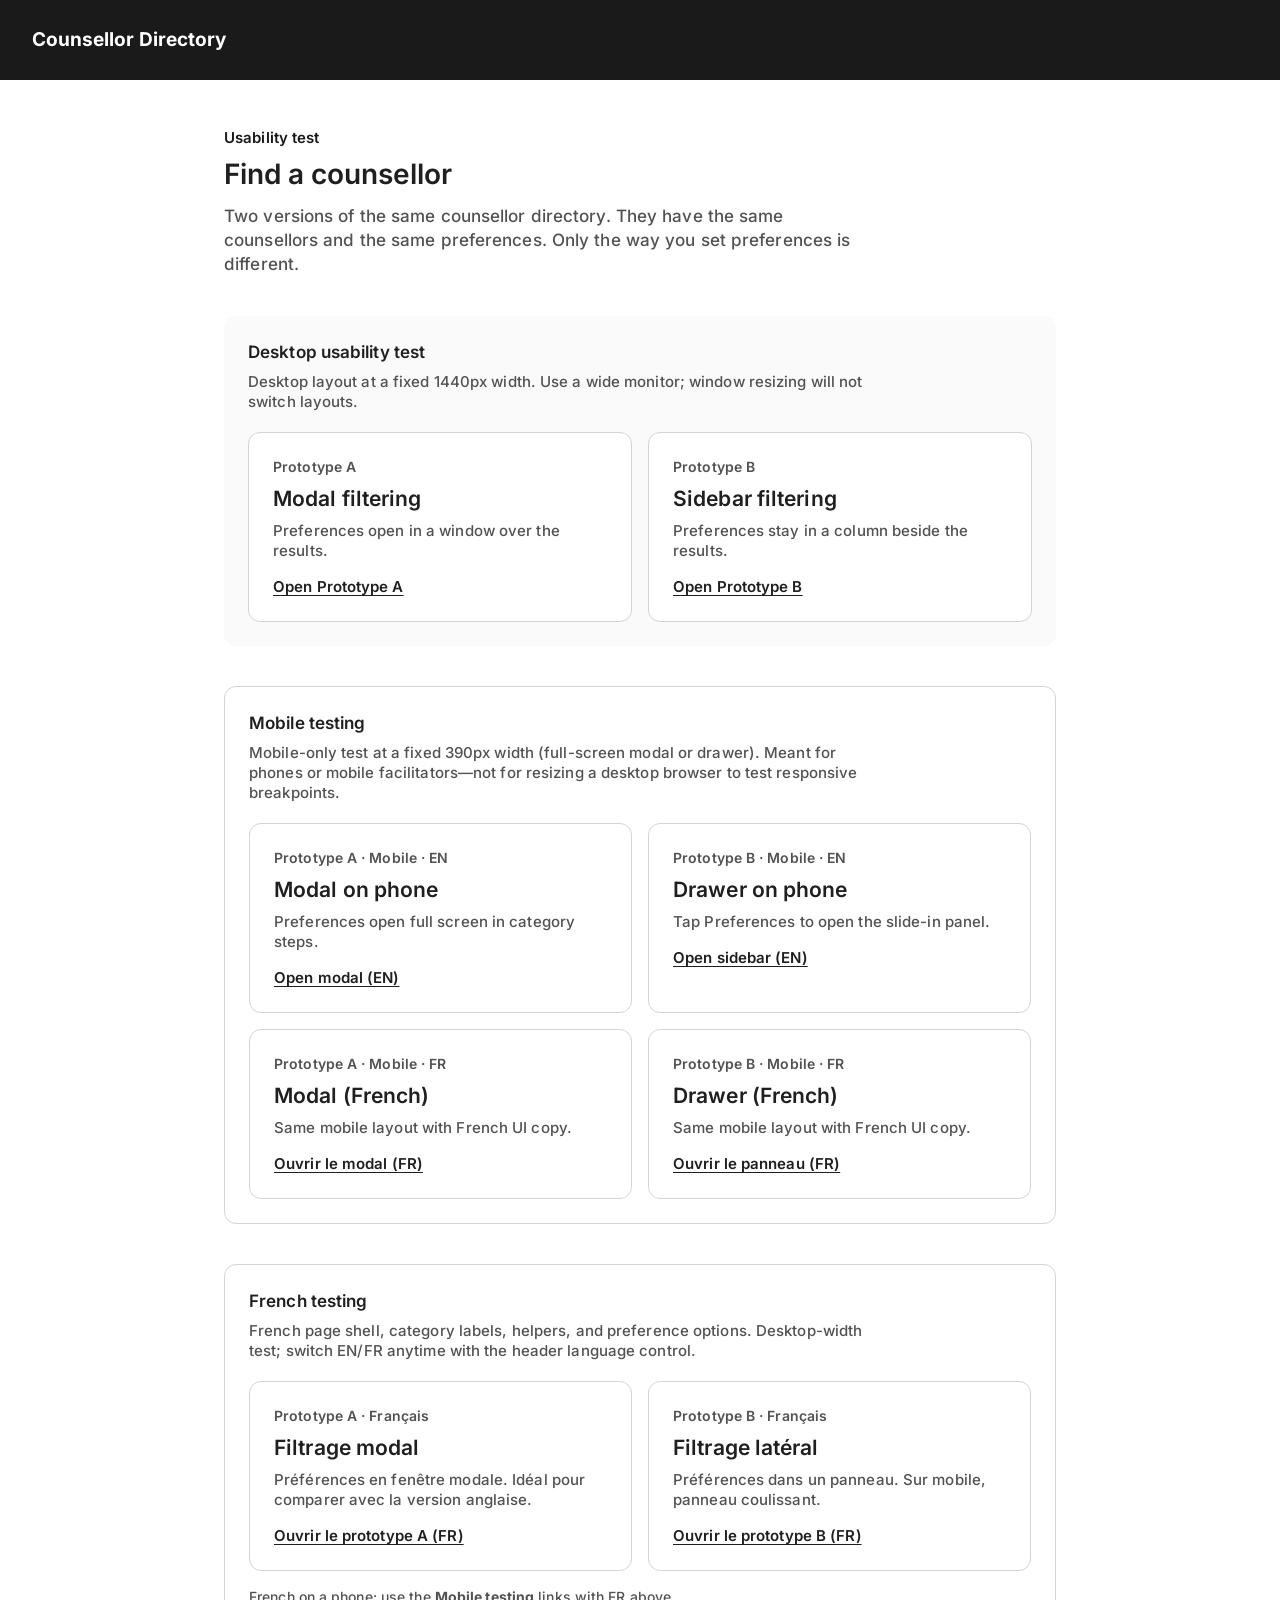
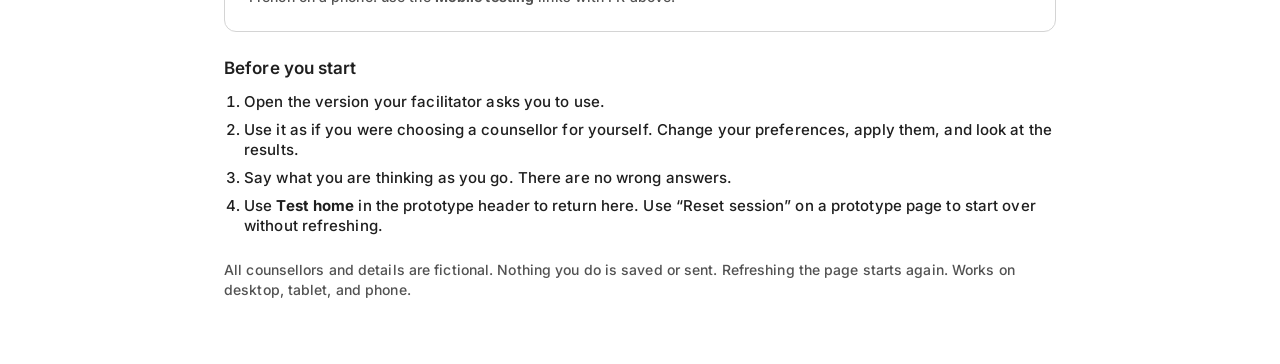
==== index.html @ 8b7c07ac "Publish usability-test prototypes for GitHub Pages. Includes desktop and fixed-viewport mobile entry" ====
<!DOCTYPE html>
<html lang="en">
<head>
<meta charset="utf-8">
<meta name="viewport" content="width=device-width, initial-scale=1, viewport-fit=cover">
<meta name="robots" content="noindex, nofollow">
<meta name="referrer" content="no-referrer">
<title>Counsellor Directory &middot; Usability test</title>
<meta name="description" content="Usability-test prototypes. Fictional data only. Not a real service.">
<link rel="icon" href="data:,">
<link rel="stylesheet" href="shared/styles.css">
<style>
  .landing { max-width: 880px; margin: 0 auto; padding: 48px max(24px, env(safe-area-inset-right)) calc(64px + env(safe-area-inset-bottom)) max(24px, env(safe-area-inset-left)); }
  .landing h1 { font-size: 28px; line-height: 36px; margin: 8px 0 12px; }
  .landing .lede { max-width: 640px; }
  .panel { margin-top: 40px; padding: 24px; background: var(--bg-alt); border-radius: var(--r-md); }
  .panel h2 { font-size: 17px; line-height: 24px; font-weight: 600; margin: 0 0 8px; }
  .panel__intro { color: var(--text-weaker); margin: 0 0 20px; max-width: 640px; }
  .options { display: grid; grid-template-columns: repeat(2, minmax(0, 1fr)); gap: 16px; }
  .options--mobile { grid-template-columns: repeat(2, minmax(0, 1fr)); }
  .option { display: flex; flex-direction: column; gap: 8px; padding: 24px; border: 1px solid var(--border-base); border-radius: var(--r-md); color: inherit; text-decoration: none; background: var(--bg-base); }
  .option:hover { background: var(--bg-alt); border-color: var(--border-active); }
  .option:focus-visible { outline: 2px solid var(--border-active); outline-offset: 2px; }
  .option__tag { color: var(--text-weaker); font-size: 14px; font-weight: 600; }
  .option__title { font-size: 21px; line-height: 28px; font-weight: 600; }
  .option__text { color: var(--text-weaker); }
  .option__cta { margin-top: 8px; font-weight: 600; text-decoration: underline; text-underline-offset: 3px; }
  .steps { margin-top: 24px; padding: 0; background: transparent; }
  .steps h2 { font-size: 17px; line-height: 24px; font-weight: 600; margin-bottom: 12px; }
  .steps ol { list-style: decimal; padding-left: 20px; display: flex; flex-direction: column; gap: 8px; }
  .note { margin-top: 24px; color: var(--text-weaker); font-size: 14px; }
  .panel--accent { border: 1px solid var(--border-base); background: var(--bg-base); }
  @media (max-width: 640px) {
    .landing { padding-top: 32px; }
    .options { grid-template-columns: minmax(0, 1fr); }
  }
</style>
</head>
<body>
<header class="nav" role="banner">
  <div class="nav__inner"><span class="nav__brand">Counsellor Directory</span></div>
</header>

<main class="landing">
  <p class="eyebrow">Usability test</p>
  <h1>Find a counsellor</h1>
  <p class="lede">Two versions of the same counsellor directory. They have the same counsellors and the same preferences. Only the way you set preferences is different.</p>

  <section class="panel" aria-labelledby="desktopTitle">
    <h2 id="desktopTitle">Desktop usability test</h2>
    <p class="panel__intro">Desktop layout at a fixed 1440px width. Use a wide monitor; window resizing will not switch layouts.</p>
    <div class="options">
      <a class="option" href="modal/?viewport=desktop&amp;from=desktop">
        <span class="option__tag">Prototype A</span>
        <span class="option__title">Modal filtering</span>
        <span class="option__text">Preferences open in a window over the results.</span>
        <span class="option__cta">Open Prototype A</span>
      </a>
      <a class="option" href="sidebar/?viewport=desktop&amp;from=desktop">
        <span class="option__tag">Prototype B</span>
        <span class="option__title">Sidebar filtering</span>
        <span class="option__text">Preferences stay in a column beside the results.</span>
        <span class="option__cta">Open Prototype B</span>
      </a>
    </div>
  </section>

  <section class="panel panel--accent" aria-labelledby="mobileTitle">
    <h2 id="mobileTitle">Mobile testing</h2>
    <p class="panel__intro">Mobile-only test at a fixed 390px width (full-screen modal or drawer). Meant for phones or mobile facilitators&mdash;not for resizing a desktop browser to test responsive breakpoints.</p>
    <div class="options options--mobile">
      <a class="option" href="modal/?viewport=mobile&amp;lang=en&amp;from=mobile">
        <span class="option__tag">Prototype A &middot; Mobile &middot; EN</span>
        <span class="option__title">Modal on phone</span>
        <span class="option__text">Preferences open full screen in category steps.</span>
        <span class="option__cta">Open modal (EN)</span>
      </a>
      <a class="option" href="sidebar/?viewport=mobile&amp;lang=en&amp;from=mobile">
        <span class="option__tag">Prototype B &middot; Mobile &middot; EN</span>
        <span class="option__title">Drawer on phone</span>
        <span class="option__text">Tap Preferences to open the slide-in panel.</span>
        <span class="option__cta">Open sidebar (EN)</span>
      </a>
      <a class="option" href="modal/?viewport=mobile&amp;lang=fr&amp;from=mobile">
        <span class="option__tag">Prototype A &middot; Mobile &middot; FR</span>
        <span class="option__title">Modal (French)</span>
        <span class="option__text">Same mobile layout with French UI copy.</span>
        <span class="option__cta">Ouvrir le modal (FR)</span>
      </a>
      <a class="option" href="sidebar/?viewport=mobile&amp;lang=fr&amp;from=mobile">
        <span class="option__tag">Prototype B &middot; Mobile &middot; FR</span>
        <span class="option__title">Drawer (French)</span>
        <span class="option__text">Same mobile layout with French UI copy.</span>
        <span class="option__cta">Ouvrir le panneau (FR)</span>
      </a>
    </div>
  </section>

  <section class="panel panel--accent" aria-labelledby="frenchTitle">
    <h2 id="frenchTitle">French testing</h2>
    <p class="panel__intro">French page shell, category labels, helpers, and preference options. Desktop-width test; switch EN/FR anytime with the header language control.</p>
    <div class="options">
      <a class="option" href="modal/?viewport=desktop&amp;lang=fr&amp;from=french">
        <span class="option__tag">Prototype A &middot; Fran&ccedil;ais</span>
        <span class="option__title">Filtrage modal</span>
        <span class="option__text">Pr&eacute;f&eacute;rences en fen&ecirc;tre modale. Id&eacute;al pour comparer avec la version anglaise.</span>
        <span class="option__cta">Ouvrir le prototype A (FR)</span>
      </a>
      <a class="option" href="sidebar/?viewport=desktop&amp;lang=fr&amp;from=french">
        <span class="option__tag">Prototype B &middot; Fran&ccedil;ais</span>
        <span class="option__title">Filtrage lat&eacute;ral</span>
        <span class="option__text">Pr&eacute;f&eacute;rences dans un panneau. Sur mobile, panneau coulissant.</span>
        <span class="option__cta">Ouvrir le prototype B (FR)</span>
      </a>
    </div>
    <p class="note" style="margin-top:16px">French on a phone: use the <strong>Mobile testing</strong> links with FR above.</p>
  </section>

  <section class="steps" aria-labelledby="stepsTitle">
    <h2 id="stepsTitle">Before you start</h2>
    <ol>
      <li>Open the version your facilitator asks you to use.</li>
      <li>Use it as if you were choosing a counsellor for yourself. Change your preferences, apply them, and look at the results.</li>
      <li>Say what you are thinking as you go. There are no wrong answers.</li>
      <li>Use <strong>Test home</strong> in the prototype header to return here. Use &ldquo;Reset session&rdquo; on a prototype page to start over without refreshing.</li>
    </ol>
  </section>

  <p class="note">All counsellors and details are fictional. Nothing you do is saved or sent. Refreshing the page starts again. Works on desktop, tablet, and phone.</p>
</main>
</body>
</html>
---- shared/styles.css ----
/* Counsellor Directory usability test - shared styles for both prototypes.
   Neutral black, white and gray palette. Red is used only for the required-language error.
   Font: Inter (SIL Open Font License 1.1, see fonts/OFL.txt). */
@font-face { font-family: Inter; src: url("fonts/inter-latin-400-normal.woff2") format("woff2"); font-weight: 400; font-display: swap; }
@font-face { font-family: Inter; src: url("fonts/inter-latin-500-normal.woff2") format("woff2"); font-weight: 500; font-display: swap; }
@font-face { font-family: Inter; src: url("fonts/inter-latin-600-normal.woff2") format("woff2"); font-weight: 600; font-display: swap; }
@font-face { font-family: Inter; src: url("fonts/inter-latin-700-normal.woff2") format("woff2"); font-weight: 700; font-display: swap; }

:root {
  --bg-base: #FFFFFF; --bg-alt: #FAFAFA; --bg-alt-2: #F2F2F2; --bg-neutral: #EBEBEB;
  --bg-primary: #1A1A1A; --bg-primary-weak: #EBEBEB; --bg-nav: #1A1A1A;
  --bg-info: #4D4D4D; --bg-critical-weak: #F6E7E7;
  --text-base: #1F1F1F; --text-weak: #3D3D3D; --text-weaker: #525252; --text-weakest: #6B6B6B;
  --text-on-primary: #FFFFFF; --text-primary: #1A1A1A; --text-accent: #1A1A1A; --text-critical: #B00020;
  --border-base: #D4D4D4; --border-weak: #E5E5E5; --border-active: #1A1A1A; --border-critical: #B00020;
  --icon-base: #8A8A8A; --state-primary-hover: #333333;
  --sp-xxs: 4px; --sp-xs: 8px; --sp-sm: 12px; --sp-base: 16px; --sp-lg: 20px; --sp-xl: 24px; --sp-2xl: 32px; --sp-3xl: 40px;
  --r-xs: 8px; --r-md: 12px; --r-pill: 999px;
  --el-modal: 0 20px 24px -2px rgba(0, 0, 0, .12), 0 4px 6px -2px rgba(0, 0, 0, .08);
  --scrim: rgba(0, 0, 0, .5);
  --ease: cubic-bezier(.2, .7, .3, 1);
}

*, *::before, *::after { box-sizing: border-box; }
html, body { margin: 0; }
body {
  min-height: 100dvh; background: var(--bg-base); color: var(--text-base);
  font-family: Inter, -apple-system, BlinkMacSystemFont, "Segoe UI", sans-serif;
  font-weight: 500; font-size: 15px; line-height: 20px; letter-spacing: .1px;
  -webkit-font-smoothing: antialiased;
}
body.is-modal-open { overflow: hidden; }
h1, h2, p, ul, ol { margin: 0; padding: 0; }
ul, ol { list-style: none; }
button { font: inherit; letter-spacing: inherit; color: inherit; background: none; border: 0; padding: 0; cursor: pointer; }
input { font: inherit; letter-spacing: inherit; color: inherit; }
:focus-visible { outline: 2px solid var(--border-active); outline-offset: 2px; border-radius: 4px; }
.ic { width: 20px; height: 20px; flex: none; }
.sr-only { position: absolute; width: 1px; height: 1px; overflow: hidden; clip: rect(0 0 0 0); white-space: nowrap; }
.skip-link { position: absolute; left: 8px; top: -48px; background: var(--bg-primary); color: #fff; padding: 8px 12px; border-radius: 8px; z-index: 100; }
.skip-link:focus { top: 8px; }

/* Nav */
.nav { background: var(--bg-nav); color: #fff; height: 80px; }
.nav__inner { height: 100%; display: flex; align-items: center; gap: 32px; padding: 0 32px; max-width: 1440px; margin: 0 auto; }
.nav__brand { color: #fff; font-size: 19px; line-height: 24px; font-weight: 700; letter-spacing: 0; white-space: nowrap; }
.nav__links, .nav__right { display: flex; align-items: center; gap: 28px; }
.nav__right { margin-left: auto; }
.nav__link { display: inline-flex; align-items: center; gap: 4px; color: #fff; font-size: 15px; }
.nav__link .ic { width: 16px; height: 16px; }
.nav__user { display: inline-flex; align-items: center; gap: 10px; color: #fff; border: 1px solid rgba(255, 255, 255, .5); border-radius: var(--r-pill); height: 40px; padding: 0 12px 0 6px; }
.nav__user .ic { width: 16px; height: 16px; }
.nav__avatar { width: 28px; height: 28px; border-radius: 50%; background: var(--bg-primary-weak); color: var(--text-primary); display: inline-grid; place-items: center; font-size: 11px; font-weight: 700; }

/* Page */
.page { max-width: 1440px; margin: 0 auto; padding: 32px 58px 120px; }
.page__crumbs { display: flex; align-items: center; gap: 48px; min-height: 40px; }
.back { display: inline-flex; align-items: center; gap: 8px; color: var(--text-accent); font-weight: 600; }
.crumbs { display: flex; align-items: center; gap: 12px; color: var(--text-weaker); }
.crumbs button { color: var(--text-weaker); }
.crumbs [aria-current] { color: var(--text-base); font-weight: 600; }
.crumbs__sep { color: var(--border-base); }
.page__head { margin-top: 40px; max-width: 520px; padding-left: 0; }
.eyebrow { color: var(--text-accent); font-size: 15px; font-weight: 600; }
h1 { font-size: 21px; line-height: 30px; font-weight: 600; margin: 4px 0 12px; letter-spacing: 0; }
.lede { font-size: 17px; line-height: 24px; color: var(--text-weaker); }

/* Filter bar */
.bar {
  margin-top: 40px; background: var(--bg-alt); border-radius: var(--r-md); padding: 12px 16px;
  display: flex; align-items: center; justify-content: space-between; gap: 16px; flex-wrap: wrap;
}
.bar__left, .bar__right { display: flex; align-items: center; gap: 16px; flex-wrap: wrap; }
.bar__div { width: 1px; height: 32px; background: var(--border-base); }
.bar__div--thin { height: 24px; }
.pill {
  display: inline-flex; align-items: center; gap: 8px; height: 40px; padding: 0 16px; border-radius: var(--r-pill);
  background: var(--bg-base); font-weight: 600;
}
.pill--sort { border: 1.5px solid var(--border-active); color: var(--text-base); }
.pill--sort .ic { width: 16px; height: 16px; }
.pill--prefs { border: 2px solid var(--text-base); padding-left: 10px; }
.pill--prefs:hover, .pill--sort:hover { background: var(--bg-alt-2); }
.count { min-width: 24px; height: 24px; border-radius: 12px; background: var(--bg-info); color: #fff; display: inline-grid; place-items: center; font-size: 13px; padding: 0 6px; }
.link { color: var(--text-accent); text-decoration: underline; text-underline-offset: 3px; font-weight: 600; }
.link:hover { color: var(--text-weaker); }
.link--icon { display: inline-flex; align-items: center; gap: 8px; }
.link--icon span { text-decoration: underline; text-underline-offset: 3px; }
.ic--circle { width: 18px; height: 18px; }

.sort { position: relative; }
.sort__menu {
  position: absolute; z-index: 20; top: 46px; left: 0; min-width: 220px; background: #fff; border: 1px solid var(--border-weak);
  border-radius: var(--r-md); box-shadow: var(--el-modal); padding: 8px;
}
.sort__menu li { padding: 10px 12px; border-radius: 8px; cursor: pointer; display: flex; align-items: center; justify-content: space-between; gap: 12px; font-weight: 600; }
.sort__menu li:hover, .sort__menu li:focus-visible { background: var(--bg-alt-2); }
.sort__menu li[aria-selected="true"] { color: var(--text-primary); }
.sort__menu .ic { width: 18px; height: 18px; }

/* Summary + chips */
.summary { padding: 16px 16px 0; }
.summary__line { font-size: 15px; display: flex; gap: 14px; align-items: baseline; flex-wrap: wrap; }
.summary__line strong { font-size: 17px; font-weight: 600; }
.summary__line span { color: var(--text-weaker); }
.chips { display: flex; flex-wrap: wrap; gap: 12px; margin-top: 12px; }
.chip {
  display: inline-flex; align-items: center; gap: 8px; min-height: 32px; padding: 4px 12px; border-radius: var(--r-pill);
  border: 1px solid var(--border-active); color: var(--text-primary); font-weight: 600; background: #fff; font-size: 14px;
}
.chip--required { border-color: var(--border-base); color: var(--text-base); font-weight: 500; }
.chip button { display: inline-grid; place-items: center; border-radius: 50%; color: var(--text-primary); }
.chip button .ic { width: 18px; height: 18px; }
.chip button:hover { color: var(--state-primary-hover); background: var(--bg-primary-weak); }
.link--clear { display: inline-block; margin-top: 14px; }
.session-reset {
  display: inline-flex; align-items: center; margin-top: 6px; margin-left: 12px;
  min-height: 44px; padding: 10px 8px; vertical-align: top;
}

/* Cards */
.results { margin-top: 24px; outline: none; }
.grid { display: grid; grid-template-columns: repeat(3, minmax(0, 1fr)); gap: 16px; }
.card {
  border: 1px solid var(--border-base); border-radius: var(--r-md); padding: 8px; background: #fff; display: flex; flex-direction: column; gap: 12px;
}
.card__top { display: flex; gap: 8px; }
.card__photo { position: relative; width: 113px; height: 123px; flex: none; border-radius: 8px; overflow: hidden; background: var(--bg-neutral); }
.card__photo img { width: 100%; height: 100%; object-fit: cover; display: block; }
.card__initials { width: 100%; height: 100%; display: grid; place-items: center; font-size: 28px; font-weight: 600; color: var(--text-primary); background: linear-gradient(160deg, var(--bg-neutral), var(--bg-alt-2)); }
.heart {
  position: absolute; right: 6px; bottom: 6px; width: 26px; height: 26px; border-radius: 50%; background: #fff; color: var(--text-weaker);
  display: grid; place-items: center; border: 1px solid var(--border-base);
}
.heart .ic { width: 16px; height: 16px; }
.heart[aria-pressed="true"] { color: var(--text-primary); border-color: var(--border-active); }
.card__info { flex: 1; min-width: 0; background: var(--bg-alt); border-radius: 8px; padding: 12px; display: flex; flex-direction: column; gap: 2px; }
.card__name { font-size: 19px; line-height: 24px; font-weight: 600; letter-spacing: 0; }
.card__meta { color: var(--text-weaker); white-space: nowrap; overflow: hidden; text-overflow: ellipsis; }
.card__body { padding: 0 4px 4px; display: flex; flex-direction: column; gap: 8px; flex: 1; }
.meets { align-self: flex-start; display: inline-flex; align-items: center; gap: 6px; padding: 2px 10px 2px 8px; border-radius: var(--r-pill); background: var(--bg-neutral); color: var(--text-weak); font-size: 14px; }
.meets .ic { width: 16px; height: 16px; }
.meets--none { background: var(--bg-alt-2); color: var(--text-weakest); }
.next { display: flex; align-items: center; gap: 8px; color: var(--text-accent); font-weight: 700; }
.card__label { font-size: 13px; line-height: 16px; color: var(--text-weaker); margin-top: 2px; }
.bullets { list-style: disc; padding-left: 28px; display: flex; flex-direction: column; gap: 4px; }
.bullets li::marker { color: var(--text-base); }
.bullets .is-match { color: var(--text-primary); font-weight: 700; }
.card__hint { font-size: 13px; line-height: 16px; color: var(--text-weaker); margin-top: auto; padding-top: 8px; }
.card__actions { padding: 0 4px 4px; }
.score { display: none; font-size: 12px; padding: 1px 8px; border-radius: 6px; background: var(--bg-neutral); color: var(--text-base); align-self: flex-start; }
body.show-score .score { display: inline-block; }

.empty { text-align: center; padding: 64px 16px; display: flex; flex-direction: column; align-items: center; gap: 12px; color: var(--text-weaker); }
.empty[hidden] { display: none; }
.empty__title { font-size: 19px; font-weight: 600; color: var(--text-base); }

/* Buttons */
.btn { display: inline-flex; align-items: center; justify-content: center; height: 48px; padding: 0 24px; border-radius: var(--r-pill); font-weight: 600; white-space: nowrap; transition: background .15s var(--ease); }
.btn--sm { height: 36px; padding: 0 16px; font-size: 14px; }
.btn--primary { background: var(--bg-primary); color: var(--text-on-primary); }
.btn--primary:hover { background: var(--state-primary-hover); }
.btn--outline { border: 1px solid var(--border-base); background: #fff; color: var(--text-base); }
.btn--outline:hover { background: var(--bg-alt-2); }
.btn--wide { width: 100%; }

/* Modal. Height follows the viewport so a gap always stays above and below it. */
.overlay {
  --modal-gap-y: clamp(24px, 5vh, 56px);
  --modal-gap-x: clamp(16px, 3vw, 40px);
  position: fixed; inset: 0; background: var(--scrim); z-index: 50;
  display: flex; justify-content: center; align-items: center;
  padding: var(--modal-gap-y) var(--modal-gap-x); overflow: auto;
}
.overlay[hidden] { display: none; }
.modal {
  width: min(1000px, 100%);
  height: min(733px, calc(100dvh - var(--modal-gap-y) * 2));
  max-height: calc(100dvh - var(--modal-gap-y) * 2);
  background: #fff; border-radius: var(--r-md); border: 1px solid var(--border-weak); box-shadow: var(--el-modal);
  display: flex; flex-direction: column; overflow: hidden; flex: none;
}
.modal__head { height: 57px; flex: none; display: flex; align-items: center; justify-content: space-between; padding: 0 12px 0 24px; border-bottom: 1px solid var(--border-weak); }
.modal__head h2 { font-size: 17px; line-height: 24px; font-weight: 600; }
.icon-btn { width: 32px; height: 32px; border-radius: 50%; display: grid; place-items: center; color: var(--text-weak); }
.icon-btn:hover { background: var(--bg-alt-2); }
.modal__body { flex: 1; min-height: 0; display: flex; }
.cats { width: 280px; flex: none; background: var(--bg-alt); padding: 8px 0; overflow-y: auto; border-right: 1px solid var(--border-weak); }
.cat {
  width: 100%; height: 44px; display: flex; align-items: center; justify-content: space-between; gap: 8px; padding: 0 16px; text-align: left; font-size: 15px;
}
.cat:hover { background: var(--bg-alt-2); }
.cat[aria-selected="true"] { background: var(--bg-neutral); color: var(--text-base); }
.cat__text { display: flex; align-items: center; gap: 8px; flex: 1; min-width: 0; overflow: hidden; }
.cat .tag--cat { flex: none; }
.cat__name { overflow: hidden; text-overflow: ellipsis; white-space: nowrap; }
.tag--cat { height: 20px; font-size: 12px; line-height: 16px; padding: 0 8px; flex: none; }
.cat__n { min-width: 20px; height: 20px; border-radius: 10px; background: var(--bg-primary); color: #fff; font-size: 12px; display: inline-grid; place-items: center; padding: 0 6px; }
.cat__err { color: var(--text-critical); }
.cat__err .ic { width: 18px; height: 18px; }
.pane { flex: 1; min-width: 0; min-height: 0; display: flex; flex-direction: column; }
.pane__scroll { flex: 1; min-height: 0; overflow-y: auto; padding: 16px 24px 8px; }
.pane__title { display: flex; align-items: center; gap: 12px; }
.pane__title h3 { font-size: 17px; line-height: 24px; font-weight: 600; margin: 0; }
.tag { display: inline-flex; align-items: center; height: 24px; padding: 0 10px; border-radius: var(--r-pill); background: var(--bg-neutral); font-size: 14px; }
.tag--error { background: var(--bg-critical-weak); color: var(--text-critical); }
.pane__helper { margin-top: 4px; color: var(--text-weak); }
.pane__error { margin-top: 8px; display: flex; gap: 8px; align-items: flex-start; color: var(--text-critical); font-weight: 600; }
.pane__error .ic { width: 18px; height: 18px; margin-top: 1px; }
.search { position: relative; margin: 16px 0 12px; }
.search input { width: 100%; height: 48px; border: 1px solid var(--border-base); border-radius: var(--r-xs); padding: 0 40px 0 44px; background: #fff; }
.search input::placeholder { color: var(--text-weakest); }
.search input::-webkit-search-cancel-button { -webkit-appearance: none; display: none; }
.search input:focus-visible { outline-offset: 0; border-color: var(--border-active); }
.search .ic { position: absolute; left: 14px; top: 14px; color: var(--text-weakest); pointer-events: none; }
.search__clear { position: absolute; right: 8px; top: 8px; width: 32px; height: 32px; border-radius: 50%; display: grid; place-items: center; color: var(--text-weak); }
.search__clear[hidden] { display: none; }
.search__clear:hover { background: var(--bg-alt-2); }
.opts { display: grid; grid-template-columns: repeat(2, minmax(0, 1fr)); gap: 0 12px; margin-top: 12px; }
.search + .opts { margin-top: 0; }
.opt { display: flex; align-items: center; justify-content: space-between; gap: 12px; min-height: 44px; padding: 8px 16px; border-radius: 8px; cursor: pointer; text-align: left; width: 100%; }
.opt:hover { background: var(--bg-alt); }
.opt.is-on { background: var(--bg-alt-2); }
.opt__box { width: 20px; height: 20px; border: 1.5px solid var(--icon-base); border-radius: 4px; display: grid; place-items: center; flex: none; background: #fff; color: #fff; }
.opt.is-on .opt__box { background: var(--bg-primary); border-color: var(--bg-primary); }
.opt__box .ic { width: 16px; height: 16px; }
.opt:focus-visible { outline-offset: -2px; }
.opts__none { grid-column: 1 / -1; padding: 16px; color: var(--text-weaker); }
.more { margin: 12px 0 8px 16px; color: var(--text-accent); font-weight: 700; }
.more:hover { text-decoration: underline; }
.sum { flex: none; border-top: 1px solid var(--border-weak); margin: 0 24px; padding: 12px 0 14px; max-height: 164px; overflow-y: auto; }
.sum__count { text-align: right; color: var(--text-weaker); margin-bottom: 8px; }
.sum .chips { margin-top: 0; gap: 8px; }
.sum .chip { min-height: 32px; padding: 3px 10px; }
.modal__foot { min-height: 73px; flex: none; border-top: 1px solid var(--border-weak); display: flex; align-items: center; justify-content: space-between; gap: 12px; padding: 12px 24px; flex-wrap: wrap; }
.link--foot { font-size: 15px; }
.modal__actions { display: flex; gap: 12px; }

/* Test controls */
.test { position: fixed; right: 16px; bottom: 16px; z-index: 40; display: flex; flex-direction: column; align-items: flex-end; gap: 8px; }
.test__toggle { background: var(--text-base); color: #fff; border-radius: var(--r-pill); height: 36px; padding: 0 16px; font-size: 14px; font-weight: 600; box-shadow: var(--el-modal); }
.test__panel { width: 340px; max-height: 70vh; overflow-y: auto; background: #fff; border: 1px solid var(--border-base); border-radius: var(--r-md); box-shadow: var(--el-modal); padding: 16px; display: flex; flex-direction: column; gap: 12px; font-size: 14px; }
.test__panel[hidden] { display: none; }
.test__note { color: var(--text-weaker); font-size: 13px; line-height: 18px; }
.test__check { display: flex; gap: 8px; align-items: flex-start; }
.test__set { border: 1px solid var(--border-weak); border-radius: 8px; padding: 8px 12px 12px; display: flex; flex-direction: column; gap: 8px; align-items: flex-start; margin: 0; }
.test__set .btn { max-width: 100%; white-space: normal; height: auto; min-height: 36px; padding-top: 6px; padding-bottom: 6px; text-align: left; }
.test__set legend { padding: 0 4px; font-weight: 600; }
.test__log ol { list-style: decimal inside; font-size: 12px; line-height: 16px; color: var(--text-weak); max-height: 140px; overflow-y: auto; margin-top: 6px; display: flex; flex-direction: column; gap: 2px; }
.test__log-head { display: flex; justify-content: space-between; align-items: center; }
.test__log-head .link { font-size: 13px; }

.toast { position: fixed; left: 50%; bottom: 24px; transform: translate(-50%, 24px); background: var(--text-base); color: #fff; padding: 10px 16px; border-radius: 8px; opacity: 0; pointer-events: none; transition: opacity .2s var(--ease), transform .2s var(--ease); z-index: 90; max-width: 90vw; }
.toast.is-on { opacity: 1; transform: translate(-50%, 0); }

/* Responsive. Optimised for desktop; still usable below 1100px. */
@media (max-width: 1180px) {
  .page { padding-left: 32px; padding-right: 32px; }
  .grid { grid-template-columns: repeat(2, minmax(0, 1fr)); }
  .cats { width: 220px; }
}
@media (max-width: 820px) {
  .nav__links { display: none; }
  .nav__inner { padding: 0 16px; }
  .page { padding: 24px 16px 120px; }
  .page__crumbs { flex-direction: column; align-items: flex-start; gap: 8px; }
  .grid { grid-template-columns: minmax(0, 1fr); }
  .overlay { --modal-gap-y: clamp(16px, 3vh, 32px); --modal-gap-x: 12px; align-items: flex-start; }
  .modal__body { flex-direction: column; }
  .cats { width: 100%; display: flex; overflow-x: auto; overflow-y: hidden; padding: 0; border-right: 0; border-bottom: 1px solid var(--border-weak); }
  .cat { width: auto; white-space: nowrap; flex: none; }
  .opts { grid-template-columns: minmax(0, 1fr); }
  .modal__foot { padding: 12px 16px; }
  .modal__actions { margin-left: auto; }
  .modal__actions .btn { padding: 0 16px; }
  .test__panel { width: min(340px, calc(100vw - 32px)); }
}
@media (prefers-reduced-motion: reduce) { * { transition: none !important; } }
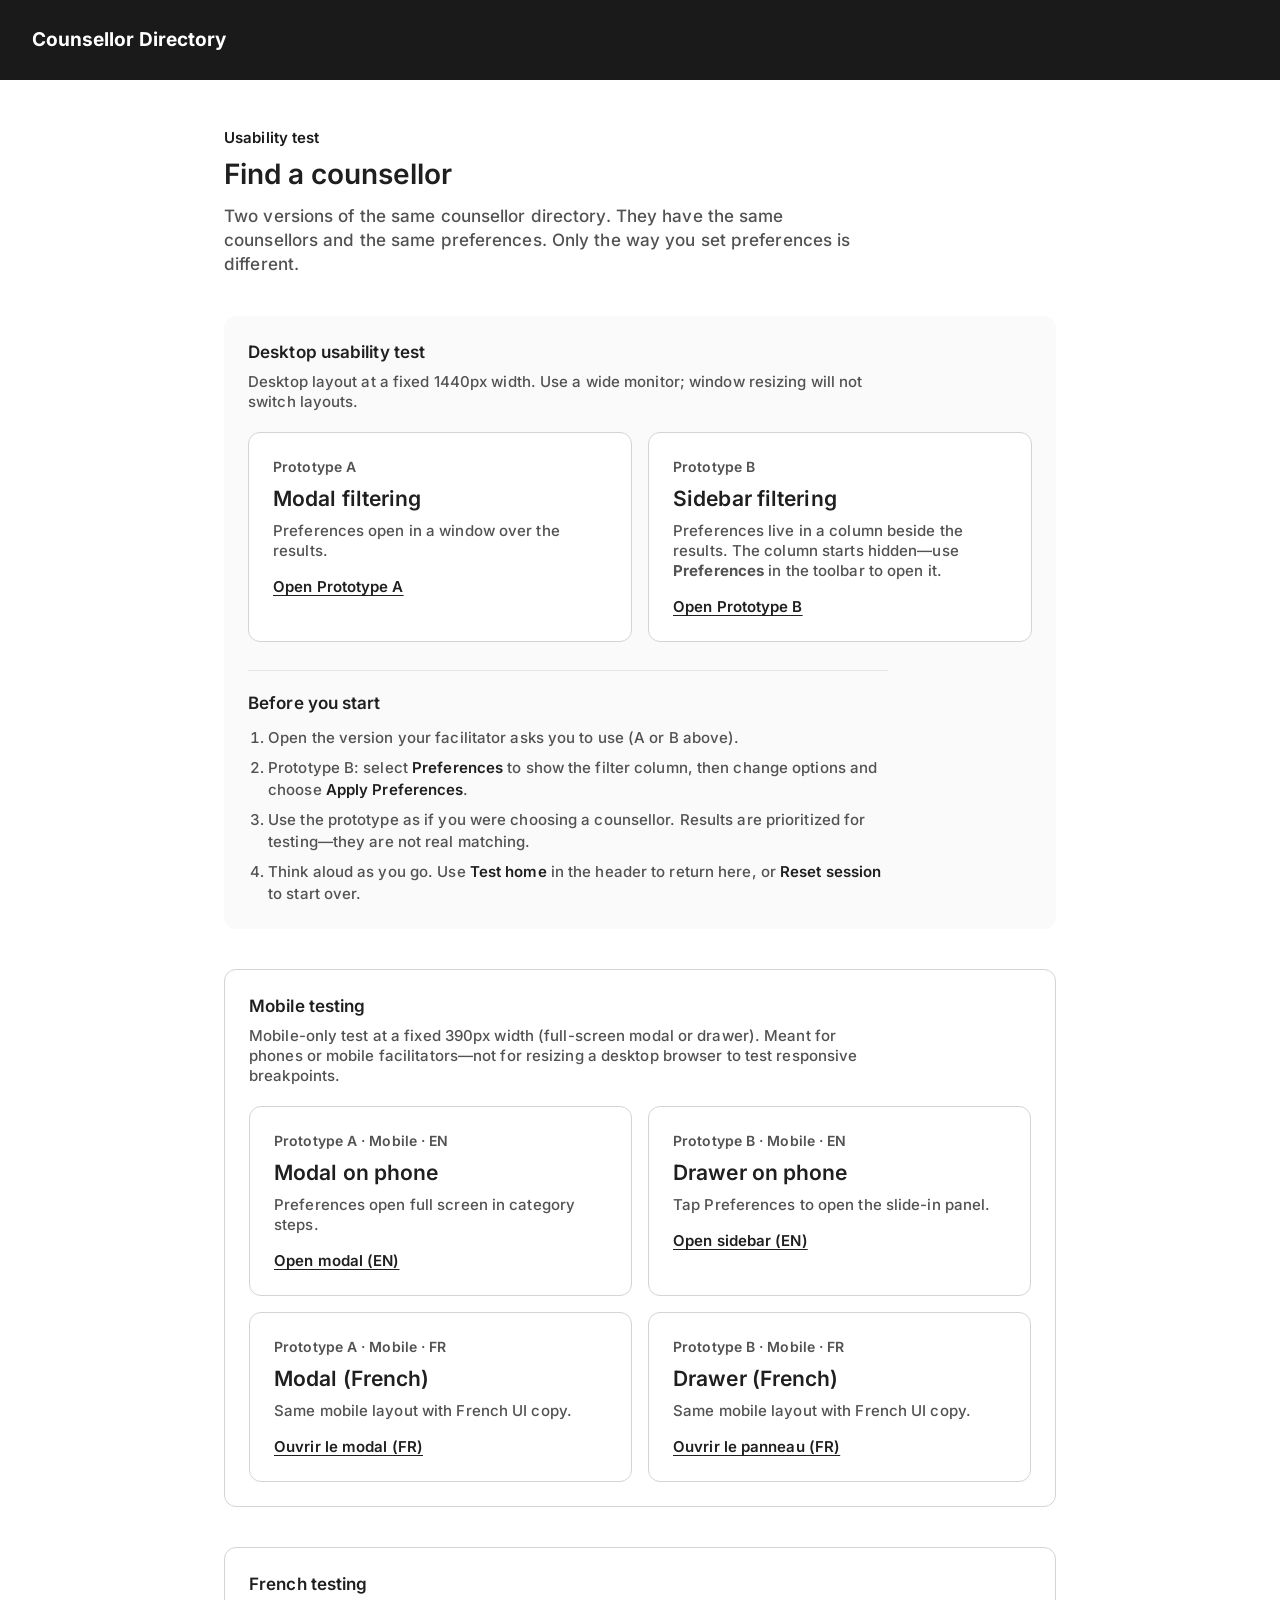
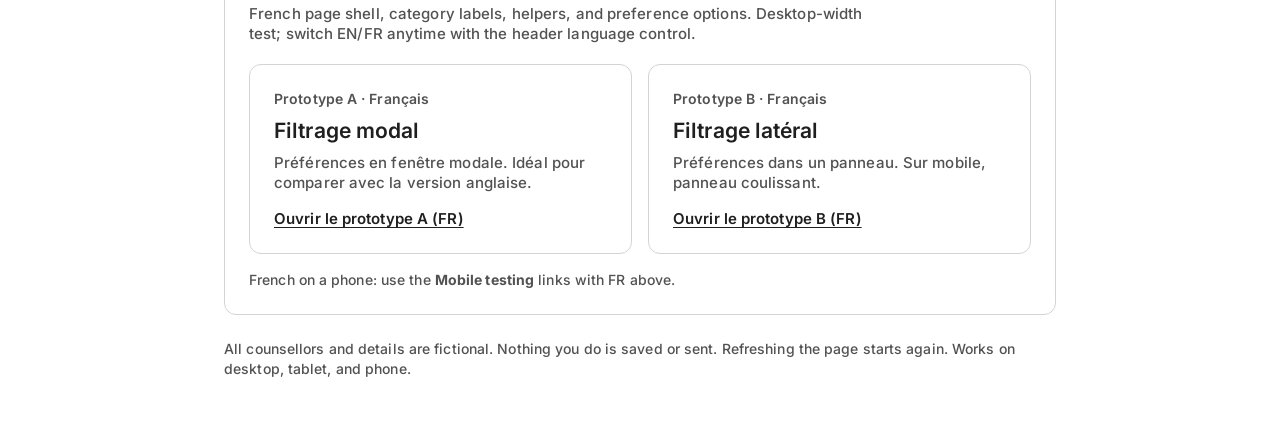
==== commit 19993721: "Fix Pages cache busting and restore facilitator guide. Version-query JS/CSS so modal results copy up" ====
--- a/index.html
+++ b/index.html
@@ -8,7 +8,7 @@
 <title>Counsellor Directory &middot; Usability test</title>
 <meta name="description" content="Usability-test prototypes. Fictional data only. Not a real service.">
 <link rel="icon" href="data:,">
-<link rel="stylesheet" href="shared/styles.css">
+<link rel="stylesheet" href="shared/styles.css?v=20261116.2">
 <style>
   .landing { max-width: 880px; margin: 0 auto; padding: 48px max(24px, env(safe-area-inset-right)) calc(64px + env(safe-area-inset-bottom)) max(24px, env(safe-area-inset-left)); }
   .landing h1 { font-size: 28px; line-height: 36px; margin: 8px 0 12px; }
@@ -25,6 +25,10 @@
   .option__title { font-size: 21px; line-height: 28px; font-weight: 600; }
   .option__text { color: var(--text-weaker); }
   .option__cta { margin-top: 8px; font-weight: 600; text-decoration: underline; text-underline-offset: 3px; }
+  .panel__steps { margin-top: 28px; padding-top: 20px; border-top: 1px solid var(--border-weak); max-width: 640px; }
+  .panel__steps h3 { font-size: 17px; line-height: 24px; font-weight: 600; margin: 0 0 12px; }
+  .panel__steps ol { list-style: decimal; padding-left: 20px; display: flex; flex-direction: column; gap: 8px; color: var(--text-weaker); font-size: 15px; line-height: 22px; }
+  .panel__steps li strong { color: var(--text-base); font-weight: 600; }
   .steps { margin-top: 24px; padding: 0; background: transparent; }
   .steps h2 { font-size: 17px; line-height: 24px; font-weight: 600; margin-bottom: 12px; }
   .steps ol { list-style: decimal; padding-left: 20px; display: flex; flex-direction: column; gap: 8px; }
@@ -59,10 +63,19 @@
       <a class="option" href="sidebar/?viewport=desktop&amp;from=desktop">
         <span class="option__tag">Prototype B</span>
         <span class="option__title">Sidebar filtering</span>
-        <span class="option__text">Preferences stay in a column beside the results.</span>
+        <span class="option__text">Preferences live in a column beside the results. The column starts hidden&mdash;use <strong>Preferences</strong> in the toolbar to open it.</span>
         <span class="option__cta">Open Prototype B</span>
       </a>
     </div>
+    <section class="panel__steps" aria-labelledby="desktopGuideTitle">
+      <h3 id="desktopGuideTitle">Before you start</h3>
+      <ol>
+        <li>Open the version your facilitator asks you to use (A or B above).</li>
+        <li>Prototype B: select <strong>Preferences</strong> to show the filter column, then change options and choose <strong>Apply Preferences</strong>.</li>
+        <li>Use the prototype as if you were choosing a counsellor. Results are prioritized for testing&mdash;they are not real matching.</li>
+        <li>Think aloud as you go. Use <strong>Test home</strong> in the header to return here, or <strong>Reset session</strong> to start over.</li>
+      </ol>
+    </section>
   </section>
 
   <section class="panel panel--accent" aria-labelledby="mobileTitle">
@@ -116,16 +129,6 @@
     <p class="note" style="margin-top:16px">French on a phone: use the <strong>Mobile testing</strong> links with FR above.</p>
   </section>
 
-  <section class="steps" aria-labelledby="stepsTitle">
-    <h2 id="stepsTitle">Before you start</h2>
-    <ol>
-      <li>Open the version your facilitator asks you to use.</li>
-      <li>Use it as if you were choosing a counsellor for yourself. Change your preferences, apply them, and look at the results.</li>
-      <li>Say what you are thinking as you go. There are no wrong answers.</li>
-      <li>Use <strong>Test home</strong> in the prototype header to return here. Use &ldquo;Reset session&rdquo; on a prototype page to start over without refreshing.</li>
-    </ol>
-  </section>
-
   <p class="note">All counsellors and details are fictional. Nothing you do is saved or sent. Refreshing the page starts again. Works on desktop, tablet, and phone.</p>
 </main>
 </body>
--- a/shared/styles.css
+++ b/shared/styles.css
@@ -100,18 +100,23 @@
 
 /* Summary + chips */
 .summary { padding: 16px 16px 0; }
-.summary__line { font-size: 15px; display: flex; gap: 14px; align-items: baseline; flex-wrap: wrap; }
-.summary__line strong { font-size: 17px; font-weight: 600; }
-.summary__line span { color: var(--text-weaker); }
-.chips { display: flex; flex-wrap: wrap; gap: 12px; margin-top: 12px; }
+.summary__head { display: flex; flex-direction: column; gap: 6px; align-items: flex-start; }
+.summary__title { margin: 0; font-size: 20px; font-weight: 600; line-height: 1.25; color: var(--text-base); }
+.summary__lede { margin: 0; font-size: 14px; line-height: 1.4; font-weight: 400; color: var(--text-weaker); max-width: 42rem; }
+.chips { display: flex; flex-wrap: wrap; gap: 12px; margin-top: 14px; align-items: center; }
 .chip {
-  display: inline-flex; align-items: center; gap: 8px; min-height: 32px; padding: 4px 12px; border-radius: var(--r-pill);
-  border: 1px solid var(--border-active); color: var(--text-primary); font-weight: 600; background: #fff; font-size: 14px;
-}
-.chip--required { border-color: var(--border-base); color: var(--text-base); font-weight: 500; }
-.chip button { display: inline-grid; place-items: center; border-radius: 50%; color: var(--text-primary); }
+  display: inline-flex; align-items: center; gap: 6px; min-height: 32px; padding: 4px 8px 4px 12px; border-radius: var(--r-pill);
+  border: 1px solid var(--border-active); color: var(--text-primary); font-weight: 600; background: #fff; font-size: 14px; line-height: 1.25;
+}
+.chip--required { border-color: var(--border-base); color: var(--text-base); font-weight: 500; padding-right: 12px; }
+.chip button {
+  display: inline-grid; place-items: center; flex: none; border-radius: 50%; color: var(--text-primary);
+  min-width: 32px; min-height: 32px; margin-right: -4px; cursor: pointer;
+}
+.chip button svg, .chip button .ic { pointer-events: none; }
 .chip button .ic { width: 18px; height: 18px; }
 .chip button:hover { color: var(--state-primary-hover); background: var(--bg-primary-weak); }
+.chip button:focus-visible { outline: 2px solid var(--text-primary); outline-offset: 2px; }
 .link--clear { display: inline-block; margin-top: 14px; }
 .session-reset {
   display: inline-flex; align-items: center; margin-top: 6px; margin-left: 12px;
